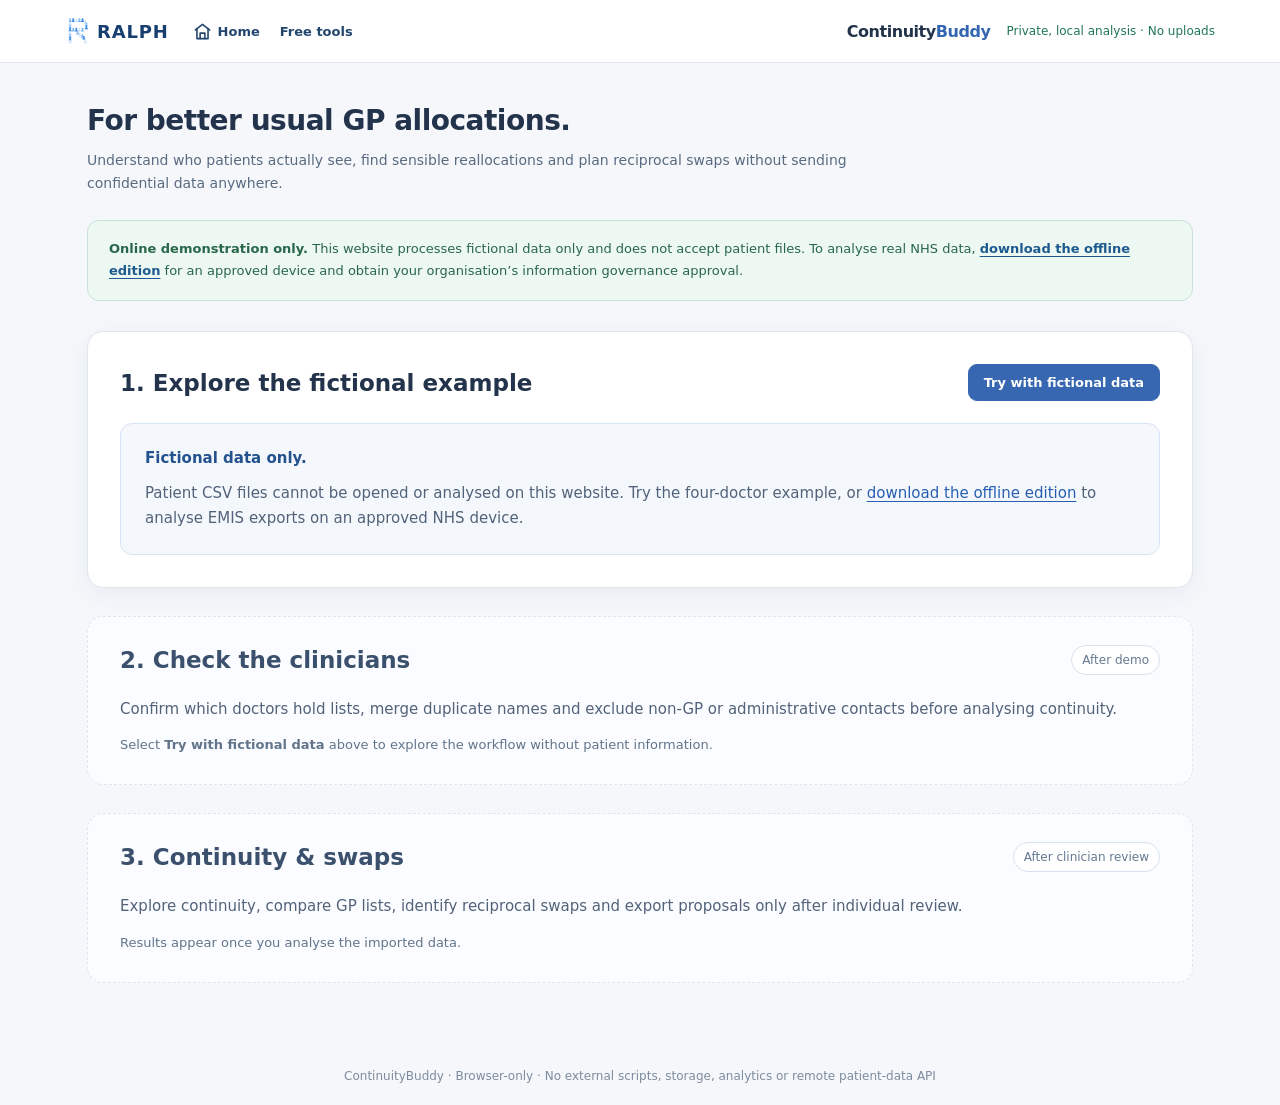
==== ContinuityBuddy-Hosted.html @ 292b46df "Build isolated hosted fictional demo" ====
<!doctype html>
<html lang="en-GB"><head><meta charset="utf-8"><meta name="viewport" content="width=device-width, initial-scale=1">
<meta name="referrer" content="no-referrer">

<title>ContinuityBuddy - Usual GP continuity</title><meta http-equiv="Content-Security-Policy" content="default-src 'none'; script-src 'sha256-D+aZHJpmOQrODiTkneDwlW4hgVOwko9iRBKg02bCEaY='; style-src 'sha256-zaO3E6UQSjYNGLoh542WxWzDL1fjzdn0EfAmzG5fC68='; img-src data:; connect-src 'none'; object-src 'none'; base-uri 'none'; form-action 'none'; frame-src 'none'; worker-src 'none'; manifest-src 'none'"><style>:root{font-family:Inter,ui-sans-serif,system-ui,-apple-system,Segoe UI,sans-serif;color:#22334b;background:#f5f7fb;font-size:15px}*{box-sizing:border-box}body{margin:0}header{display:flex;justify-content:space-between;align-items:center;padding:18px max(22px,calc((100vw - 1150px)/2));background:white;border-bottom:1px solid #e1e7f0;gap:10px}header strong{font-size:21px;letter-spacing:-.8px}header strong span{color:#3466b1}header small{font-size:12px;color:#217654}main{max-width:1150px;margin:auto;padding:24px 22px 64px}.hero{padding:16px 0 0}.hero h1{font-size:clamp(23px,2.2vw,28px);letter-spacing:-.5px;margin:0 0 10px;line-height:1.3}.hero p{color:#596b80;line-height:1.65;max-width:800px;font-size:14px;margin:0}.privacy{border:1px solid #c9e2d6;background:#eef8f2;color:#286749;padding:17px 21px;border-radius:12px;font-size:13px;line-height:1.75;margin:24px 0 30px}.privacy strong{font-weight:700}.privacy a{color:#1d5a8e;font-weight:650;text-underline-offset:3px}.panel{background:white;border:1px solid #e0e6ee;border-radius:16px;padding:32px;margin-top:28px;box-shadow:0 7px 25px #213a5210}.panelhead{display:flex;align-items:center;justify-content:space-between;gap:18px;flex-wrap:wrap;margin-bottom:22px}.panel h2{font-size:23px;margin:0}.panel h3{font-size:19px;margin:0 0 12px}.panel p,.panel li{line-height:1.7;color:#526379}.panel a{color:#285eb1;text-decoration:underline;text-underline-offset:3px}.panel details{background:#f8faff;border:1px solid #e1e9f7;padding:18px 21px;border-radius:11px;margin:24px 0}.panel summary{cursor:pointer;font-weight:650}.panel ol{padding-left:22px}.drop{display:grid;gap:12px;place-items:center;text-align:center;padding:48px 22px;border:2px dashed #adc4e7;border-radius:14px;background:#f8fbff;cursor:pointer;margin:25px 0 18px;color:#31588b}.drop span{font-size:13px;color:#6b7b92}.drop.drag{background:#e8f3ff;border-color:#3975c6}.drop input{max-width:280px;font-size:12px}.row{display:flex;gap:12px;align-items:end;flex-wrap:wrap}.controls{margin-top:28px}.row label,.mapping label,.panelhead label{display:grid;gap:6px;font-size:12px;font-weight:650;color:#51657a}.mapping{display:grid;grid-template-columns:repeat(auto-fit,minmax(220px,1fr));gap:14px;margin:18px 0}select,input[type=number],input[type=date]{font:inherit;max-width:100%;border:1px solid #cdd7e6;border-radius:8px;padding:9px;background:white;color:#243b59}input[type=number]{width:110px}button{border:1px solid #3667b0;background:#3667b0;color:white;border-radius:9px;padding:10px 15px;font:inherit;font-size:13px;font-weight:700;cursor:pointer;white-space:normal}button:hover{filter:brightness(.94)}button.outline{background:white;color:#315d99;border-color:#cad8ea}.tablewrap{overflow:auto;max-height:570px;border:1px solid #e3e8ef;border-radius:10px}table{border-collapse:collapse;width:100%;min-width:690px;font-size:13px}th{position:sticky;top:0;z-index:1;background:#f1f5fb;text-align:left;font-weight:700;color:#40566f;padding:12px;border-bottom:1px solid #d9e2ef;white-space:nowrap}td{padding:10px 12px;border-bottom:1px solid #eef1f6;vertical-align:middle}tbody tr:hover{background:#f7faff}td select{font-size:12px;max-width:230px}section[hidden],div[hidden]{display:none!important}.status{min-height:20px}.error{color:#b52d47;font-weight:700}.metrics{display:grid;grid-template-columns:repeat(4,minmax(0,1fr));gap:12px;margin:18px 0}.metrics>div{background:white;padding:18px;border:1px solid #e0e6ee;border-radius:12px;display:grid;gap:8px}.metrics strong{font-size:27px;color:#254a80}.metrics small{color:#65758b}footer{font-size:12px;color:#7d8c9e;text-align:center;padding:22px}@media(max-width:700px){main{padding:18px 12px 35px}.panel{padding:17px}.metrics{grid-template-columns:repeat(2,1fr)}header{padding:15px}.hero{padding-top:8px}}
.step-preview{background:#fbfcff;border-style:dashed;box-shadow:none}.step-preview h2{color:#3b506c}.step-pending{font-size:12px;color:#637991;padding:7px 10px;border-radius:30px;border:1px solid #d8e1ec;background:white;white-space:nowrap}.step-preview p{margin:14px 0 0}.step-preview .step-hint{color:#61748a;font-size:13px}

.review-action{display:flex;align-items:center;justify-content:space-between;gap:16px;flex-wrap:wrap;margin:16px 0;background:#f1f7ff;border:1px solid #c9ddf6;border-radius:12px;padding:15px 18px}.review-action p{margin:4px 0 0;font-size:13px}.review-action button,.import-action button{font-size:15px;padding:13px 21px}.import-action{margin:18px 0 30px}.check-confirm{display:flex!important;flex-direction:row!important;align-items:center!important;gap:10px!important;max-width:800px}.check-confirm input{width:18px;height:18px;flex-shrink:0}.review-action strong{color:#2b4b78}#clinicianPanel,#resultsPanel,#mapPanel{scroll-margin-top:18px}@media(max-width:650px){.review-action button,.import-action button{width:100%}.review-action{align-items:stretch}}

/* Duplicate clinician merge is intentionally secondary to the main clinician review. */
.duplicate-merge{margin:14px 0 16px;padding:12px 16px;border:1px solid #d5e0f0;border-radius:10px;background:#f8fbff}
.duplicate-merge summary{cursor:pointer;color:#24538d;font-weight:650}
.duplicate-merge p{font-size:13px;color:#526782}
.duplicate-merge>.row{display:flex;align-items:end;gap:12px;flex-wrap:wrap;margin:12px 0}
.duplicate-merge label{display:flex;flex-direction:column;gap:5px;font-size:13px;font-weight:600}
.duplicate-merge select{min-width:150px;max-width:100%}
.merge-item{display:flex;align-items:center;gap:12px;padding:6px 0;font-size:13px}
.merge-item button{padding:5px 9px}

/* Confirmation is directly associated with the only Analyse action. */
.review-confirmation{display:flex;align-items:center;flex-wrap:wrap;gap:14px;margin-top:14px}
.review-confirmation .check-confirm{margin:0!important;max-width:min(100%,690px);padding:7px 9px;border:1px solid transparent;border-radius:9px;cursor:pointer}
.review-confirmation .check-confirm span{line-height:1.4}
.review-confirmation #run{transition:background-color .15s,border-color .15s;min-height:42px}
.review-confirmation #run.awaiting-confirmation{background:#e3e7ed;border-color:#d5dbe4;color:#5b6879;cursor:pointer}
.review-confirmation #run.awaiting-confirmation:hover{filter:none;background:#d9dfe8}
.review-confirmation .check-confirm.missing-confirmation{border-color:#d94242;background:#fff0f0;color:#a42020}
.review-confirmation .check-confirm.missing-confirmation span{color:#a42020}
.review-confirmation .check-confirm.missing-confirmation input{accent-color:#c82d2d;outline:2px solid #d94242;outline-offset:2px}
.review-confirmation-error{color:#b42323;font-size:13px;font-weight:650;margin:6px 0 0 9px}
.review-confirmation-error[hidden]{display:none}
@media(max-width:650px){.review-confirmation{align-items:stretch;flex-direction:column}.review-confirmation #run{align-self:flex-start}}

/* Results table: compact two-line headings with stable numeric columns. */
.gp-breakdown-table{table-layout:fixed;min-width:1090px}
.gp-breakdown-table thead th{white-space:normal;line-height:1.25;vertical-align:bottom;overflow-wrap:normal;word-break:normal;padding:11px 9px}
.gp-breakdown-table th:nth-child(1){width:100px}
.gp-breakdown-table th:nth-child(2){width:122px}
.gp-breakdown-table th:nth-child(3){width:120px}
.gp-breakdown-table th:nth-child(4){width:73px}
.gp-breakdown-table th:nth-child(5){width:81px}
.gp-breakdown-table th:nth-child(6){width:81px}
.gp-breakdown-table th:nth-child(7){width:74px}
.gp-breakdown-table th:nth-child(8){width:142px}
.gp-breakdown-table th:nth-child(9){width:147px}
.gp-breakdown-table th:nth-child(10){width:150px}
.gp-breakdown-table tbody td{padding:10px 9px}
.gp-breakdown-table tbody td:first-child{white-space:nowrap}
.gp-breakdown-table tbody input[type=number]{width:100%;min-width:0}

/* Site navigation shared with Project RALPH, compact enough for the analyser. */
header.app-header{padding:0 22px}
.app-header-inner{width:100%;max-width:1150px;margin:0 auto;min-height:62px;display:flex;justify-content:space-between;align-items:center;gap:18px}
.app-nav{display:flex;align-items:center;flex-wrap:wrap;gap:16px}
.app-nav a{text-decoration:none;color:#23466e;font-size:13px;font-weight:650;display:inline-flex;align-items:center;justify-content:center;gap:6px;border-radius:7px;padding:6px 2px}
.app-nav a:hover,.app-nav a:focus-visible{color:#215ea8;background:#ecf3fc}
.app-nav .ralph-brand{gap:7px;font-size:18px;letter-spacing:.045em;font-weight:750;margin-right:4px;color:#173f70}
.app-nav .ralph-brand svg{display:block;flex:none;width:23px;height:28px}
.app-nav .home-link svg{display:block;flex:none}
.app-header-end{display:flex;align-items:center;gap:16px}
.app-header-end .app-name{font-size:16px;letter-spacing:-.45px;white-space:nowrap}
.app-header-end .app-name span{color:#3466b1}
.app-header-end small{white-space:nowrap}
@media(max-width:780px){
 .app-header-inner{min-height:56px;flex-wrap:wrap;gap:0 12px;padding:7px 0}
 .app-nav{gap:12px}
 .app-header-end small{display:none}
}
@media(max-width:510px){
 header.app-header{padding:0 14px}
 .app-header-inner{gap:6px}
 .app-nav{width:100%;justify-content:space-between;gap:8px}
 .app-header-end{margin-top:3px}
 .app-header-end .app-name{font-size:14px}
 .app-nav .ralph-brand{font-size:16px}
}

/* Vertical rhythm for the sequential EMIS workflow. */
#importPanel{margin-top:0}
#importPanel .import-intro{margin:0 0 24px;max-width:920px}
#importPanel details summary{padding:2px 0;line-height:1.5}
#importPanel details[open] summary{margin-bottom:17px}
#importPanel details p{margin:12px 0}
#importPanel details ol{margin:8px 0 12px}
#importPanel details li+li{margin-top:9px}
#importPanel #listBalanceImport{margin-top:26px}
#importPanel #listBalanceImport label{display:grid;gap:9px;margin:18px 0;font-size:13px;font-weight:650;color:#425b75}
#importPanel #listBalanceImport input[type=file]{font-weight:400;max-width:100%}
#importPanel #listStatus:empty{display:none}
#importPanel #message:empty{display:none}
#clinicianPanel>.tablewrap{margin:22px 0}
#clinicianPanel>.panelhead+p{margin-bottom:20px}
#resultsPanel>.panelhead{margin:28px 0 24px}
#resultsPanel>.panel{margin-top:30px}
#resultsPanel>.panel>.tablewrap{margin-top:21px}
#resultsPanel>.panel>p{margin-bottom:18px}
.review-confirmation{margin-top:22px}
.step-preview{padding-top:28px;padding-bottom:28px}
.step-preview .step-hint{margin-top:12px}
@media(max-width:700px){
 main{padding:22px 14px 42px}
 .panel{padding:23px 19px;margin-top:22px}
 .privacy{padding:16px 17px;margin:20px 0 24px}
 .panelhead{margin-bottom:18px}
 .drop{padding:34px 15px}
 #importPanel .import-intro{margin-bottom:20px}
 #importPanel details{padding:17px}
}

.check-confirm{display:flex;align-items:center;gap:9px;margin:12px 0;font-weight:500;color:#42546b}.check-confirm input{width:17px;height:17px;flex:none}
.hosted-demo{padding:22px 24px;background:#f4f8fd;border:1px solid #d8e4f4;border-radius:12px;line-height:1.7}.hosted-demo p{margin:9px 0 0}.hosted-demo strong{color:#24528e}</style></head>
<body><header class="app-header"><div class="app-header-inner"><nav class="app-nav" aria-label="Site navigation"><a class="ralph-brand" href="https://projectralph.co.uk/" aria-label="RALPH homepage"><svg xmlns="http://www.w3.org/2000/svg" xmlns:xlink="http://www.w3.org/1999/xlink" width="23" height="28" viewBox="0 0 430 530" aria-hidden="true">


<defs>
  <linearGradient id="wordmarkBlue" x1="0" y1="0" x2="0" y2="1">
    <stop offset="0" stop-color="#005fca"/>
    <stop offset="1" stop-color="#004dad"/>
  </linearGradient>
  <path id="person" d="M28 0 C18.5 0 11 7.2 11 17 C11 23.4 14.2 29.2 19.3 32.4 C9.1 36.4 2.4 42.4 0.3 51.3 C-1.7 58.4 2.4 61.5 8.6 61.5 H47.4 C53.6 61.5 57.7 58.4 55.7 51.3 C53.6 42.4 46.9 36.4 36.7 32.4 C41.8 29.2 45 23.4 45 17 C45 7.2 37.5 0 28 0 Z"/>
</defs>
<g id="people-letter-r" transform="translate(15 15) scale(1.083)">
<use href="#person" x="10" y="10" fill="#82bbf4"/>
<use href="#person" x="64" y="10" fill="#3b8ae6"/>
<use href="#person" x="118" y="10" fill="#cfe4fb"/>
<use href="#person" x="173" y="10" fill="#82bbf4"/>
<use href="#person" x="227" y="10" fill="#3b8ae6"/>
<use href="#person" x="271" y="36" fill="#cfe4fb"/>
<use href="#person" x="294" y="84" fill="#82bbf4"/>
<use href="#person" x="294" y="139" fill="#3b8ae6"/>
<use href="#person" x="10" y="69" fill="#cfe4fb"/>
<use href="#person" x="10" y="123" fill="#82bbf4"/>
<use href="#person" x="10" y="176" fill="#3b8ae6"/>
<use href="#person" x="10" y="230" fill="#cfe4fb"/>
<use href="#person" x="10" y="284" fill="#82bbf4"/>
<use href="#person" x="10" y="337" fill="#3b8ae6"/>
<use href="#person" x="10" y="383" fill="#cfe4fb"/>
<use href="#person" x="64" y="176" fill="#82bbf4"/>
<use href="#person" x="118" y="176" fill="#3b8ae6"/>
<use href="#person" x="173" y="176" fill="#cfe4fb"/>
<use href="#person" x="227" y="176" fill="#82bbf4"/>
<use href="#person" x="141" y="230" fill="#82bbf4"/>
<use href="#person" x="180" y="266" fill="#cfe4fb"/>
<use href="#person" x="223" y="289" fill="#82bbf4"/>
<use href="#person" x="251" y="319" fill="#3b8ae6"/>
<use href="#person" x="276" y="383" fill="#cfe4fb"/>
</g>
</svg>
<span>RALPH</span></a><a class="home-link" href="https://projectralph.co.uk/" aria-label="Home" title="RALPH home"><svg xmlns="http://www.w3.org/2000/svg" aria-hidden="true" viewBox="0 0 24 24" width="19" height="19" fill="none" stroke="currentColor" stroke-width="2" stroke-linecap="round" stroke-linejoin="round"><path d="m3 10 9-7 9 7"/><path d="M5 9v12h14V9"/><path d="M9 21v-7h6v7"/></svg><span>Home</span></a><a class="free-tools-link" href="https://projectralph.co.uk/freetools/">Free tools</a></nav><div class="app-header-end"><strong class="app-name">Continuity<span>Buddy</span></strong><small>Private, local analysis · No uploads</small></div></div></header>
<main>
<section class="hero"><h1>For better usual GP allocations.</h1><p>Understand who patients actually see, find sensible reallocations and plan reciprocal swaps without sending confidential data anywhere.</p></section>
<aside class="privacy" aria-label="Privacy"><strong>Online demonstration only.</strong> This website processes fictional data only and does not accept patient files. To analyse real NHS data, <a href="./ContinuityBuddy-Offline.html" download="ContinuityBuddy-Offline.html">download the offline edition</a> for an approved device and obtain your organisation’s information governance approval.</aside>
<section class="panel" id="importPanel"><div class="panelhead"><h2>1. Explore the fictional example</h2><button type="button" id="demo">Try with fictional data</button></div><div class="hosted-demo"><strong>Fictional data only.</strong><p>Patient CSV files cannot be opened or analysed on this website. Try the four-doctor example, or <a href="./ContinuityBuddy-Offline.html" download="ContinuityBuddy-Offline.html">download the offline edition</a> to analyse EMIS exports on an approved NHS device.</p></div><p id="message" class="status" role="status" aria-live="polite"></p></section>
<section class="panel step-preview" id="clinicianOverview"><div class="panelhead"><h2>2. Check the clinicians</h2><span class="step-pending">After demo</span></div><p>Confirm which doctors hold lists, merge duplicate names and exclude non-GP or administrative contacts before analysing continuity.</p><p class="step-hint">Select <strong>Try with fictional data</strong> above to explore the workflow without patient information.</p></section>
<section class="panel" id="clinicianPanel" hidden><div class="panelhead"><h2>2. Check the clinicians</h2><button id="backImport" class="outline">Back to import</button></div><p>Check which clinicians hold patient lists. For registrars and locums, choose “Sees patients, no list”. For admin and booking accounts, choose “Ignore”. Mark doctors who have left as “Left the practice”. Duty and triage contacts may distort continuity.</p><details id="mergeDuplicates" class="duplicate-merge"><summary>Merge duplicate clinicians</summary><p>Only use this when two names in the export belong to the same doctor, e.g. Dr Smith and Dr J Smith. The names will be counted as one clinician.</p><div class="row"><label>Duplicate name <select id="mergeFrom"></select></label><label>Same doctor as <select id="mergeInto"></select></label><button type="button" id="addMerge" class="outline">Merge names</button></div><div id="activeMerges" aria-live="polite"></div></details><div class="tablewrap"><table><thead><tr><th>Clinician</th><th>Consultations</th><th>Status</th></tr></thead><tbody id="clinicians"></tbody></table></div>
<div class="row controls"><label>Minimum consultations <input id="minVisits" type="number" min="1" max="30" value="4"></label><label>High confidence (%) <input id="high" type="number" min="50" max="100" value="65"></label><label>Medium confidence (%) <input id="medium" type="number" min="30" max="99" value="50"></label></div><div class="review-confirmation"><label class="check-confirm" id="reviewConfirmationLabel"><input id="reviewConfirmed" type="checkbox"> <span>I have reviewed the clinicians, including non-list holders and those who have left.</span></label><button type="button" id="run" class="awaiting-confirmation" aria-disabled="true">Analyse continuity</button></div><div id="reviewConfirmationError" class="review-confirmation-error" role="status" aria-live="polite" hidden>Please confirm you have reviewed the clinicians.</div></section>
<section class="panel step-preview" id="resultsOverview"><div class="panelhead"><h2>3. Continuity &amp; swaps</h2><span class="step-pending">After clinician review</span></div><p>Explore continuity, compare GP lists, identify reciprocal swaps and export proposals only after individual review.</p><p class="step-hint">Results appear once you analyse the imported data.</p></section>
<section id="resultsPanel" hidden><div class="panelhead"><h2>3. Continuity & swaps</h2><div class="row"><button id="editClinicians" class="outline">Edit clinicians</button><button id="reset" class="outline">Clear all data</button></div></div><div class="metrics"><div><small>Frequent attenders</small><strong id="mPatients">-</strong></div><div><small>Usual GP accuracy</small><strong id="mAccuracy">-</strong></div><div><small>Mean UPC (most-seen)</small><strong id="mUpc">-</strong></div><div><small>SLICC (recorded usual GP)</small><strong id="mSlicc">-</strong></div></div>
<div class="panel"><div class="panelhead"><h3>Who should I exchange patients with?</h3><label>My GP list <select id="selectedGp"></select></label></div><p>Ranked by reciprocal, evidence-based candidates. Confirm clinical suitability and patient preferences before any reallocation. A reciprocal pair keeps nominal list counts unchanged.</p><div class="tablewrap"><table><thead><tr><th>Other GP</th><th>Patients leaving your list</th><th>Patients coming to your list</th><th>Potential 1:1 pairs</th></tr></thead><tbody id="partners"></tbody></table></div></div>
<div class="panel"><div class="panelhead"><h3>Reciprocal swaps</h3><button id="download" class="outline">Export reviewed proposal CSV</button></div><p id="swapCount"></p><div class="tablewrap"><table><thead><tr><th>Pair</th><th>Patient identifier</th><th>Current usual GP</th><th>Proposed GP</th><th>Visits with proposed / total</th><th>Review decision</th></tr></thead><tbody id="swaps"></tbody></table></div></div>
<div class="panel"><h3>GP continuity breakdown</h3><p>Patients seen in export counts only patients represented in the consultation CSV. List size per weekly session = full registered list size ÷ weekly clinical sessions.</p><p id="listBalanceNote" class="status" role="status"></p><div class="tablewrap"><table class="gp-breakdown-table"><thead><tr><th>GP</th><th>Patients seen<br>in export</th><th>Frequent<br>attenders</th><th>Aligned</th><th>Outgoing</th><th>Incoming</th><th>SLICC</th><th>Patients on<br>GP's list</th><th>Clinical sessions<br>per week</th><th>List size per<br>weekly session</th></tr></thead><tbody id="gpRows"></tbody></table></div></div>
<div class="panel"><h3>Individual reallocation suggestions</h3><p>High confidence means the most-seen eligible GP accounts for at least the configured percentage of retained contacts. It does not prove clinical suitability.</p><div class="tablewrap"><table><thead><tr><th>Patient identifier</th><th>Current GP</th><th>Most-seen GP</th><th>Visits</th><th>Share</th><th>Confidence</th></tr></thead><tbody id="proposals"></tbody></table></div></div>
<div class="panel"><h3>Data quality and limitations</h3><div id="quality"></div><p>The step 1 tool (EMIS export) is based on published RCGP/One Care and Dr Neil Paul's analyser workflows with many thanks. This broader tool and Steps 2 &amp; 3 were developed by Dr Miriam Carone as part of a bigger project to help organise GP surgeries - find out more at <a href="https://projectralph.co.uk/" target="_blank" rel="noopener noreferrer">projectralph.co.uk</a>.</p></div>
</section></main><footer>ContinuityBuddy · Browser-only · No external scripts, storage, analytics or remote patient-data API</footer><script>// Pure, dependency-free, browser-safe ContinuityBuddy analysis engine.
// No network, storage, DOM or logging. All identifiers are confidential.
function parseCsv(source,{allowPreamble=false}={}) {
 if(typeof source!=='string'||!source.trim())throw Error('The file is empty.');
 if(source.length>60_000_000)throw Error('CSV exceeds the 60 MB safety limit.');
 source=source.replace(/^\uFEFF/,'');
 // Detect delimiters outside quoted fields, including EMIS tab-separated exports.
 const candidates=[',',';','\t'], scores=new Map(candidates.map(x=>[x,0]));
 // Only infer a delimiter from a prospective table header, not the report title.
 // Count separators across the first 40 physical lines, ignoring quoted strings.
 let candidateLines=0, quotedHeader=false,lineCounts={',':0,';':0,'\t':0};
 for(let i=0;i<source.length&&candidateLines<40;i++){
  const c=source[i];
  if(c==='"'){if(quotedHeader&&source[i+1]==='"')i++;else quotedHeader=!quotedHeader;}
  else if(!quotedHeader&&(c==='\r'||c==='\n')){
    for(const sep of candidates)if(lineCounts[sep]>=1)scores.set(sep,scores.get(sep)+lineCounts[sep]);
    lineCounts={',':0,';':0,'\t':0};candidateLines++;if(c==='\r'&&source[i+1]==='\n')i++;
  }else if(!quotedHeader&&c in lineCounts)lineCounts[c]++;
 }
 for(const sep of candidates)if(lineCounts[sep]>=1)scores.set(sep,scores.get(sep)+lineCounts[sep]);
 const sep=candidates.sort((a,b)=>scores.get(b)-scores.get(a))[0];
 const out=[];let row=[],field='',quoted=false,after=false,line=1,start=1;
 function finish(){row.push(field);if(row.some(v=>v.trim()))out.push({row,line:start});row=[];field='';after=false;start=line+1;if(out.length>500000)throw Error('Too many rows: maximum 500,000.');}
 for(let i=0;i<source.length;i++){const c=source[i];
  if(quoted){if(c==='"'&&source[i+1]==='"'){field+='"';i++;}else if(c==='"'){quoted=false;after=true;}else{field+=c;if(c==='\n')line++;}}
  else if(after){if(c===sep){row.push(field);field='';after=false;}else if(c==='\r'||c==='\n'){finish();if(c==='\r'&&source[i+1]==='\n')i++;line++;}else if(c!==' '&&c!=='\t')throw Error('Invalid CSV quoting near line '+line+'.');}
  else if(c==='"'){if(field.trim())throw Error('Invalid CSV quoting near line '+line+'.');field='';quoted=true;}
  else if(c===sep){row.push(field);field='';}
  else if(c==='\r'||c==='\n'){finish();if(c==='\r'&&source[i+1]==='\n')i++;line++;}
  else field+=c;
 }
 if(quoted)throw Error('Unclosed CSV quote beginning near line '+start+'.');
 row.push(field);if(row.some(v=>v.trim()))out.push({row,line:start});
 if(!out.length)throw Error('The file contains no rows.');
 const width=out[0].row.length;if(width>150)throw Error('CSV contains more than 150 columns.');
 const bad=allowPreamble?null:out.find(x=>x.row.length!==width);
 if(bad)throw Error('CSV row '+bad.line+' has '+bad.row.length+' columns; the header has '+width+'. Check the export delimiter, quoted fields and unexpected separators. Nothing has been analysed.');
 if(allowPreamble&&out.some(x=>x.row.length>150))throw Error('CSV contains more than 150 columns.');
 return out.map(x=>x.row);
}const norm=s=>String(s??'').trim().toLowerCase().replace(/[^a-z0-9]+/g,' ');
function guessColumns(headers){
 const rules={
  patient:[/^(emis )?(patient )?(number|id)$/, /nhs number/,/patient identifier/,/patient id/,/patient number/],
  date:[/consultation.*date/,/appointment.*date/,/appt.*date/,/^date$/, /event date/],
  clinician:[/consultation.*(user|clinician|doctor|gp)/,/appointment.*(clinician|user|doctor|gp)/,/consulting (clinician|gp|doctor)/,/seen by/,/staff member.*full name/,/clinician/],
  usual:[/usual gp/,/registered gp/,/named gp/,/allocated gp/,/usual doctor/],
  type:[/consultation type/,/appointment type/,/slot type/,/event type/],
  status:[/appointment status/,/attendance status/]
 };
 const used=new Set();const result={};for(const [name,patterns] of Object.entries(rules)){
  const options=headers.map((h,i)=>({i,h:norm(h)})).filter(x=>!used.has(x.i));
  const match=patterns.map(p=>options.find(x=>p.test(x.h))).find(Boolean);
  result[name]=match?.i??-1;if(match)used.add(match.i);
 }return result;
}
function parseDate(value){
 const s=String(value??'').trim();if(!s)return null;
 if(/^\d{4}-\d{2}-\d{2}/.test(s)){const d=new Date(s.slice(0,10)+'T12:00:00Z');return Number.isNaN(d.getTime())||d.toISOString().slice(0,10)!==s.slice(0,10)?null:s.slice(0,10);}
 const m=s.match(/^(\d{1,2})\/(\d{1,2})\/(\d{4})/);if(m){const iso=m[3]+'-'+m[2].padStart(2,'0')+'-'+m[1].padStart(2,'0');return parseDate(iso);}
 if(/^\d{5}(\.\d+)?$/.test(s)){const d=new Date((Number(s)-25569)*86400000);return Number.isNaN(d.getTime())?null:d.toISOString().slice(0,10);}
 return null;
}
function cell(r,index){return index>=0?String(r[index]??'').trim():'';}
function normaliseConsultations(rows,map,{referenceDate='2026-11-06',months=12}={}){
 if(!Array.isArray(rows)||rows.length<2)throw Error('A header and consultation rows are required.');
 for(const k of ['patient','date','clinician','usual']) if(!Number.isInteger(map[k])||map[k]<0||map[k]>=rows[0].length)throw Error('Please select all four required columns.');
 if(new Set(['patient','date','clinician','usual'].map(k=>map[k])).size<4)throw Error('Required columns must be different.');
 const ref=parseDate(referenceDate);if(!ref)throw Error('Invalid analysis date.');
 const cutoff=new Date(ref+'T12:00:00Z');cutoff.setUTCMonth(cutoff.getUTCMonth()-months);
 const min=cutoff.toISOString().slice(0,10);
 let skippedDate=0,skippedOld=0,skippedFuture=0,missingId=0,missingClinician=0,missingUsual=0,excludedStatus=0,duplicates=0;
 const events=[],unique=new Set();
 for(const r of rows.slice(1)){
  const id=cell(r,map.patient),usual=cell(r,map.usual),clinician=cell(r,map.clinician),date=parseDate(cell(r,map.date));
  if(!id){missingId++;continue;}if(!date){skippedDate++;continue;}if(date<min){skippedOld++;continue;}if(date>ref){skippedFuture++;continue;}
  if(!clinician){missingClinician++;continue;}if(!usual)missingUsual++;
  const status=cell(r,map.status);
  if(/^(cancelled|canceled|did not attend|dna|not attended|booked|pending)$/i.test(status)){excludedStatus++;continue;}
  const type=cell(r,map.type);
  const key=JSON.stringify([id,clinician,date,type,status]);
  if(unique.has(key))duplicates++;else unique.add(key);
  events.push({id,usual,clinician,date,type,status});
 }
 if(missingId)throw Error(missingId+' rows have no patient identifier. Re-export from EMIS with BOTH replicate patient and usual GP options enabled.');
 if(!events.length)throw Error('No usable consultations within the selected period.');
 return {events,quality:{skippedDate,skippedOld,skippedFuture,missingId,missingClinician,missingUsual,excludedStatus,duplicates,totalRows:rows.length-1},window:{start:min,end:ref}};
}
function clinicianCounts(events){
 const counts=new Map();for(const e of events){for(const k of [e.clinician,e.usual])if(k&&!counts.has(k))counts.set(k,{name:k,consultations:0,usualRows:0});if(e.clinician)counts.get(e.clinician).consultations++;if(e.usual)counts.get(e.usual).usualRows++;}
 return [...counts.values()].sort((a,b)=>b.consultations-a.consultations||a.name.localeCompare(b.name));
}
function analyse(events,opts={}){
 const minVisits=Math.max(1,Number(opts.minVisits)||4),high=Math.min(1,Math.max(0,Number(opts.high??0.65))),medium=Math.min(high,Math.max(0,Number(opts.medium??0.5)));
 const statuses=opts.statuses||{},aliases=opts.aliases||{},sessions=opts.sessions||{},listSizes=opts.listSizes||{};
 const statusOf=n=>statuses[n]||'eligible';const canonical=n=>aliases[n]||n;
 const groups=new Map();let excluded=0;
 for(const e of events){
  const doc=canonical(e.clinician),usual=canonical(e.usual);
  if(statusOf(e.clinician)==='exclude'||statusOf(doc)==='exclude'){excluded++;continue;}
  if(!groups.has(e.id))groups.set(e.id,{id:e.id,visits:[],usualValues:new Map()});
  const g=groups.get(e.id);g.visits.push({...e,clinician:doc,usual});
  if(usual)g.usualValues.set(usual,(g.usualValues.get(usual)||0)+1);
 }
 const patients=[],byGp=new Map(),proposals=[],fragmented=[];
 let totalVisits=0,ownVisits=0,upcSum=0,clearAligned=0,clearMismatch=0;
 for(const g of groups.values()){
  const visits=g.visits.sort((a,b)=>a.date.localeCompare(b.date));
  const counts=new Map();for(const v of visits)counts.set(v.clinician,(counts.get(v.clinician)||0)+1);
  const n=visits.length;if(!n)continue;
  const ranked=[...counts.entries()].sort((a,b)=>b[1]-a[1]||a[0].localeCompare(b[0]));
  const top=ranked[0][1],tops=ranked.filter(v=>v[1]===top).map(v=>v[0]);
  const usual=[...g.usualValues.entries()].sort((a,b)=>b[1]-a[1]||b[0].localeCompare(a[0]))[0]?.[0]||'';
  const matched=counts.get(usual)||0;
  totalVisits+=n;ownVisits+=matched;
  if(usual&&!byGp.has(usual))byGp.set(usual,{gp:usual,patients:0,frequent:0,visits:0,ownVisits:0,aligned:0,outgoing:0,incoming:0});
  if(usual){const s=byGp.get(usual);s.patients++;s.visits+=n;s.ownVisits+=matched;}
  if(n<minVisits)continue;
  upcSum+=top/n;
  const topEligible=tops.filter(t=>statusOf(t)==='eligible');
  const ownIsTop=tops.includes(usual);
  const departed=statusOf(usual)==='departed';
  const clear=top/n>=medium&&tops.length===1&&topEligible.length===1;
  let category='fragmented',to='',confidence='';
  if(!usual){category='missing-usual';}
  else if(g.usualValues.size>1){category='conflicting-usual';}
  else if(ownIsTop&&tops.length===1&&!departed){category='aligned';clearAligned++;}
  else if(clear){to=topEligible[0];category=departed?'departed':'reallocate';confidence=top/n>=high?'high':'medium';clearMismatch++;}
  else if(departed){category='departed-review';}
  const p={id:g.id,from:usual,to,n,top,topShare:top/n,ownCount:matched,counts:Object.fromEntries(ranked),category,confidence,dayCount:new Set(visits.map(v=>v.date)).size};
  patients.push(p);
  if(usual){byGp.get(usual).frequent++;if(category==='aligned')byGp.get(usual).aligned++;if(to&&to!==usual)byGp.get(usual).outgoing++;}
  if(to&&to!==usual){proposals.push(p);if(!byGp.has(to))byGp.set(to,{gp:to,patients:0,frequent:0,visits:0,ownVisits:0,aligned:0,outgoing:0,incoming:0});byGp.get(to).incoming++;}
  else if(category!=='aligned')fragmented.push(p);
 }
 proposals.sort((a,b)=>(b.topShare-a.topShare)||(b.n-a.n)||(a.id.localeCompare(b.id)));
 const pairMap=new Map();
 for(const p of proposals){const key=[p.from,p.to].sort().join('\u0000');if(!pairMap.has(key))pairMap.set(key,{key,gps:[p.from,p.to].sort(),forward:[],backward:[]});const pair=pairMap.get(key);(p.from===pair.gps[0]?pair.forward:pair.backward).push(p);}
 const pairs=[];for(const group of pairMap.values())if(group.forward.length&&group.backward.length){
  const count=Math.min(group.forward.length,group.backward.length);
  for(let i=0;i<count;i++)pairs.push({a:group.forward[i],b:group.backward[i],gps:group.gps});
 }
 const gpRows=[...byGp.values()].map(g=>({...g,slicc:g.visits?g.ownVisits/g.visits:null,registered:listSizes[g.gp]??null,sessions:sessions[g.gp]??null,perSession:(listSizes[g.gp]!=null&&sessions[g.gp]>0)?listSizes[g.gp]/sessions[g.gp]:null})).sort((a,b)=>a.gp.localeCompare(b.gp));
 const eligible=patients.length;
 return {patients,proposals,fragmented,pairs,gpRows,excluded,metrics:{patients:groups.size,frequent:eligible,consultations:totalVisits,meanUPC:eligible?upcSum/eligible:null,usualAccuracy:clearAligned+clearMismatch?clearAligned/(clearAligned+clearMismatch):null,slicc:totalVisits?ownVisits/totalVisits:null,clearAligned,clearMismatch}};
}
function safeCsv(value){const s=String(value??'');const protectedValue=/^[\s\x00-\x1f]*[=+@\-\t\r]/.test(s)?"'"+s:s;return '"'+protectedValue.replace(/"/g,'""')+'"';}
function proposalCsv(proposals,decisions={}){
 const rows=[['Patient ID','Current usual GP','Proposed usual GP','Consultations','Seen proposed GP','Seen usual GP','Share','Confidence','Review decision']];
 for(const p of proposals)rows.push([p.id,p.from,p.to,p.n,p.top,p.ownCount,(100*p.topShare).toFixed(1)+'%',p.confidence,decisions[p.id]||'For review']);
 return rows.map(r=>r.map(safeCsv).join(',')).join('\r\n');
}
function validWeeklySessions(value){
 return Number.isFinite(value) && value>=0.5 && value<=99.5 && Number.isInteger(value*2);
}

function syntheticDemoListBalance(){
 // Illustrative whole-practice counts: distinct from the 240 demo patients seen in consultation history.
 return {
  listSizes:{'Dr Ash':1200,'Dr Birch':1450,'Dr Cedar':1100,'Dr Dale':1350},
  sessions:{'Dr Ash':6,'Dr Birch':6,'Dr Cedar':5,'Dr Dale':6.5}
 };
}
function syntheticDemo(){
 // Deterministic, fictional cohort: 240 patients, four list-holding GPs,
 // with aligned consultations, reciprocal swap candidates and mixed attendance.
 const events=[];
 const doctors=['Dr Ash','Dr Birch','Dr Cedar','Dr Dale'];
 const put=(id,usual,doc,n,offset=0)=>{
  for(let i=0;i<n;i++)events.push({
   id,usual,clinician:doc,
   date:'2026-'+String(1+(i+offset)%10).padStart(2,'0')+'-'+String(1+(i*3+offset)%27).padStart(2,'0'),
   type:'GP',status:'Attended'
  });
 };
 for(let j=0;j<240;j++){
  const id='DEMO-'+String(j+1).padStart(3,'0');
  const ownerIndex=Math.floor(j/60),usual=doctors[ownerIndex],next=doctors[(ownerIndex+1)%4];
  const prior=doctors[(ownerIndex+3)%4],pattern=j%6;
  if(pattern===0||pattern===1){
   put(id,usual,usual,5+(j%3),j);
   put(id,usual,next,1,j+2);
  }else if(pattern===2||pattern===3){
   // Include both directions, so neighbouring GP lists have reciprocal candidates.
   const target=pattern===2?next:prior;
   put(id,usual,target,6+(j%3),j);
   put(id,usual,usual,1+(j%2),j+3);
  }else if(pattern===4){
   put(id,usual,usual,4,j);
   put(id,usual,prior,3,j+4);
  }else{
   put(id,usual,next,4,j);
   put(id,usual,prior,3,j+2);
   put(id,usual,usual,1,j+5);
  }
 }
 return events;
}


// Only the minimum reporting fields necessary for continuity analysis are accepted.
// Fail closed on unexpected columns, including accidental clinical or demographic data.
const normalise = value => String(value ?? '').trim().toLowerCase().replace(/[’‘]/g,"'").replace(/[_.-]+/g,' ').replace(/\s+/g,' ');
const headings = {
 patient: ['patient id','patient identifier','emis number','emis id','emis patient id','emis patient number'],
 usual: ['usual gp','usual gp full name','named gp','registered gp','allocated gp','usual doctor'],
 date: ['appt date','appointment date','consultation date','event date'],
 clinician: ['staff members full name',"staff member's full name",'consulting clinician','consulting gp','clinician','consultation clinician','seen by'],
 type: ['session holders user type',"session holder's user type",'appointment type','consultation type','slot type','event type'],
 role: ['staff role'],
 status: ['appointment status','attendance status','current slot status']
};
const allowed = Object.fromEntries(Object.entries(headings).flatMap(([key,values])=>values.map(value=>[normalise(value),key])));
function validateExportHeaders(headers,mode='consultations'){
 if(!Array.isArray(headers)||headers.length<2||headers.length>8)throw Error('Unexpected CSV structure. Export only the minimum required fields.');
 const encountered = new Set(), columns={};let unexpected=0,duplicated=0;
 for(let i=0;i<headers.length;i++){
  const header=normalise(headers[i]);const key=allowed[header];
  if(!header||!key||(mode==='list'&&!['patient','usual'].includes(key))){unexpected++;continue;}
  if(encountered.has(key)){duplicated++;continue;}
  encountered.add(key);if(key!=='role')columns[key]=i;
 }
 if(unexpected||duplicated){
  throw Error('CSV rejected: '+unexpected+' unrecognised or unnecessary column(s), '+duplicated+' duplicate field(s). Export the original ContinuityBuddy EMIS report with Patient ID, Usual GP, Appt. Date, consulting clinician, Staff Role, Slot Type and Current Slot Status. No names, NHS numbers, clinical information or demographic columns.');
 }
 const required=mode==='list'?['patient','usual']:['patient','usual','date','clinician'];
 const missing=required.filter(k=>columns[k]===undefined);
 if(missing.length)throw Error('CSV rejected: required reporting field(s) missing: '+missing.join(', ')+'. Re-export using the ContinuityBuddy EMIS XML.');
 return columns;
}
function validateSelectedMapping(validated,map,mode='consultations'){
 const required=mode==='list'?['patient','usual']:['patient','usual','date','clinician'];
 for(const key of required)if(map[key]!==validated[key])throw Error('Column mapping does not match verified minimal-data headings. Check the EMIS export.');
 for(const key of ['type','status'])if(map[key]!==undefined&&map[key]!==-1&&map[key]!==validated[key])throw Error('Optional column mapping does not match the verified header.');
 return true;
}
function filenameIsCsv(name){return typeof name==='string'&&/\.csv$/i.test(name);}

/** Find the actual EMIS table header after optional report metadata.
 * Reject unknown headers and inconsistent table rows; never silently discard patient rows.
 */
function extractReportTable(rows,mode='consultations'){
 if(!Array.isArray(rows)||!rows.length)throw Error('Empty CSV.');
 const required=mode==='list'?['patient','usual']:['patient','usual','date','clinician'];
 const limit=Math.min(rows.length,40);
 let header=-1;
 for(let i=0;i<limit;i++){
  const row=rows[i];
  if(!Array.isArray(row)||row.length<required.length||row.length>8)continue;
  const fields=row.map(v=>allowed[normalise(v)]).filter(Boolean);
  if(required.every(k=>fields.includes(k))){header=i;break;}
 }
 if(header<0){
  // A single-line title or metadata at the top is not a valid header.
  if(rows[0].length<required.length)throw Error('Could not locate the EMIS column headings in the first 40 rows. The export may contain a report title above the table, or be the wrong report. Expected: patient ID, usual GP, appointment date and consulting clinician. Nothing was analysed.');
  validateExportHeaders(rows[0],mode);
  throw Error('EMIS column headings were not found. Nothing was analysed.');
 }
 const headings=rows[header];
 validateExportHeaders(headings,mode);
 for(let i=header+1;i<rows.length;i++){
  if(rows[i].length!==headings.length)throw Error('CSV data row '+(i+1)+' has '+rows[i].length+' columns; the actual table header (row '+(header+1)+') has '+headings.length+'. Check the export for an extra separator, missing quotation or footer. No data was analysed.');
 }
 if(rows.length===header+1)throw Error('EMIS table contains no patient rows.');
 return {rows:rows.slice(header),skippedMetadataRows:header,headerLine:header+1};
}




// Build-time switch: the public build fails closed. Only the standalone offline build enables file processing.
const PATIENT_IMPORTS_ENABLED = false;
const $=id=>document.getElementById(id);
let rows=null,events=[],quality=null,result=null,decisions={},statuses={},aliases={},isDemo=false,listSizes={},sessions={},validatedHeaders=null;
const show=(id,on=true)=>{
 if(!$(id))return;
 $(id).hidden=!on;
 if(['clinicianPanel','resultsPanel'].includes(id)){
  $('clinicianOverview').hidden=!$('clinicianPanel').hidden || !$('resultsPanel').hidden;
  $('resultsOverview').hidden=!$('resultsPanel').hidden;
 }
};
const text=(tag,value)=>{const e=document.createElement(tag);e.textContent=String(value??'');return e;};
const clear=id=>$(id).replaceChildren();
const moveTo=id=>{const target=$(id);if(target)target.scrollIntoView({block:'start',behavior:'instant'});};
const percent=v=>v==null?'Not available':(100*v).toFixed(1)+'%';
const select=(items,value,change)=>{const s=document.createElement('select');for(const [v,label] of items){const o=text('option',label);o.value=v;s.append(o);}s.value=value;s.addEventListener('change',()=>change(s.value));return s;};
function error(message){$('message').textContent=message;$('message').className='status error';}
function tableRow(id,values){const tr=text('tr','');for(const v of values){const td=document.createElement('td');if(v instanceof Node)td.append(v);else td.textContent=String(v??'');tr.append(td);}$(id).append(tr);}
async function load(file){
 if(!PATIENT_IMPORTS_ENABLED){error('Patient file imports are unavailable on the public website. Download the offline edition instead.');return;}
 try{
  if(file.size>60_000_000)throw Error('File exceeds 60 MB.');
  if(!filenameIsCsv(file.name))throw Error('Please choose a CSV export, not an Excel file.');
  const extracted=extractReportTable(parseCsv(await file.text(),{allowPreamble:true}),'consultations');rows=extracted.rows;validatedHeaders=validateExportHeaders(rows[0],'consultations');isDemo=false;show('mapPanel');
  const cols={...validatedHeaders};clear('mappings');
  for(const [key,title] of [['patient','Patient identifier'],['date','Consultation date'],['clinician','Consulting clinician'],['usual','Usual GP'],['type','Consultation / slot type (optional)'],['status','Attendance status (optional)']]){
   const label=text('label',title);
   const options=[['-1','Not provided'],...rows[0].map((h,i)=>[String(i),h||'Column '+(i+1)])];
   const s=select(options,String(cols[key]??-1),()=>{});s.id='map-'+key;
   label.append(s);$('mappings').append(label);
  }
  $('message').textContent='CSV read locally. '+(rows.length-1).toLocaleString('en-GB')+' rows detected. '+(extracted.skippedMetadataRows?'Skipped '+extracted.skippedMetadataRows+' preceding report-information row(s). ':'')+'Confirm column mappings.';$('message').className='status';moveTo('mapPanel');
 }catch(e){rows=null;validatedHeaders=null;show('mapPanel',false);error(e.message);}
}
function runParsing(){
 if(!PATIENT_IMPORTS_ENABLED){error('The online edition cannot analyse patient files. Use the offline edition.');return;}
 try{
  const map=Object.fromEntries(['patient','date','clinician','usual','type','status'].map(k=>[k,Number($('map-'+k).value)]));
  if(!$('importConfirmed').checked)throw Error('Confirm this is an attended-GP-appointments export from an approved EMIS search.');
  validateSelectedMapping(validatedHeaders,map);
  const parsed=normaliseConsultations(rows,map,{referenceDate:$('referenceDate').value});
  events=parsed.events;quality=parsed.quality;isDemo=false;$('reviewConfirmed').checked=false;updateReviewConfirmation();renderClinicians();show('clinicianPanel');show('importPanel',false);show('resultsPanel',false);moveTo('clinicianPanel');
 }catch(e){error(e.message);}
}
function renderClinicians(){
 clear('clinicians');const clinicians=clinicianCounts(events);
 for(const c of clinicians){
  if(statuses[c.name]==null)statuses[c.name]=/^(system|unknown|automated|booking|reception|administrator|admin|emis)/i.test(c.name)?'exclude':c.usualRows>0?'eligible':'nonlist';
  const status=select([['eligible','GP with a list'],['nonlist','Sees patients, no list'],['exclude','Ignore'],['departed','Left the practice']],statuses[c.name],v=>{statuses[c.name]=v;});
  status.setAttribute('aria-label','Status of '+c.name);
  tableRow('clinicians',[c.name,c.consultations.toLocaleString('en-GB'),status]);
 }
 renderMerges(clinicians.map(c=>c.name));
}
function renderMerges(names){
 const from=$('mergeFrom'),into=$('mergeInto'),list=$('activeMerges');
 const previousFrom=from.value,previousInto=into.value;
 from.replaceChildren();into.replaceChildren();list.replaceChildren();
 for(const name of names){
  const a=text('option',name);a.value=name;from.append(a);
  const b=text('option',name);b.value=name;into.append(b);
 }
 if(names.includes(previousFrom))from.value=previousFrom;
 if(names.includes(previousInto))into.value=previousInto;
 else if(names.length>1)into.selectedIndex=1;
 for(const [source,target] of Object.entries(aliases)){
  if(!target||!names.includes(source)||!names.includes(target))continue;
  const item=document.createElement('div');item.className='merge-item';
  const label=text('span',source+' → '+target);
  const undo=document.createElement('button');undo.type='button';undo.className='outline';undo.textContent='Undo';
  undo.setAttribute('aria-label','Undo merge of '+source+' into '+target);
  undo.addEventListener('click',()=>{delete aliases[source];renderMerges(names);});
  item.append(label,undo);list.append(item);
 }
 if(!list.children.length)list.append(text('p','No names merged.'));
}
function addClinicianMerge(){
 const from=$('mergeFrom').value,into=$('mergeInto').value;
 if(!from||!into||from===into){window.alert('Choose two different names for the same doctor.');return;}
 if(aliases[into]){window.alert('Choose a primary name that is not already merged into another name.');return;}
 // Keep mappings flat: if another name was previously merged into this source, move it to the new primary name.
 for(const [name,target] of Object.entries(aliases))if(target===from)aliases[name]=into;
 aliases[from]=into;
 renderMerges(clinicianCounts(events).map(c=>c.name));
}
function updateReviewConfirmation(){
 const confirmed=$('reviewConfirmed').checked;
 const button=$('run');
 button.classList.toggle('awaiting-confirmation',!confirmed);
 button.setAttribute('aria-disabled',String(!confirmed));
 if(confirmed){
  $('reviewConfirmationLabel').classList.remove('missing-confirmation');
  $('reviewConfirmationError').hidden=true;
  $('reviewConfirmed').removeAttribute('aria-invalid');
 }
}
function flagMissingReview(){
 $('reviewConfirmationLabel').classList.add('missing-confirmation');
 $('reviewConfirmationError').hidden=false;
 $('reviewConfirmed').setAttribute('aria-invalid','true');
 $('reviewConfirmationLabel').scrollIntoView({block:'center',behavior:'smooth'});
 $('reviewConfirmed').focus({preventScroll:true});
}
function calculate(){
 if(!PATIENT_IMPORTS_ENABLED&&!isDemo){window.alert('Only fictional data can be analysed on the public website.');return;}
 try{
  if(!$('reviewConfirmed').checked){flagMissingReview();return;}
  const minVisits=Number($('minVisits').value),high=Number($('high').value)/100,medium=Number($('medium').value)/100;
  if(!Number.isInteger(minVisits)||minVisits<1||minVisits>30||high<medium||high>1||medium<0.3)throw Error('Check the thresholds.');
  result=analyse(events,{statuses,aliases,minVisits,high,medium,listSizes,sessions});
  decisions={};show('clinicianPanel',false);show('resultsPanel');renderResults();moveTo('resultsPanel');
 }catch(e){window.alert(e.message);}
}
function renderResults(){
 const m=result.metrics;
 $('listBalanceNote').textContent=isDemo
  ? 'Fictional example: full GP list sizes and weekly clinical sessions are illustrative. The 240 consultation patients represent only a sample of each list.'
  : Object.keys(listSizes).length
   ? 'Registered list sizes are from the separate Step 1B EMIS export. Clinical sessions/week must be entered manually in this table.'
   : 'Full GP list sizes are not in the consultation export. To fill these columns, import the optional Step 1B registered-patient CSV. Enter weekly clinical sessions manually.';
 $('mPatients').textContent=m.frequent.toLocaleString('en-GB');$('mAccuracy').textContent=percent(m.usualAccuracy);$('mUpc').textContent=percent(m.meanUPC);$('mSlicc').textContent=percent(m.slicc);
 const names=result.gpRows.filter(g=>statuses[g.gp]!=='exclude').map(g=>g.gp);
 const selected=$('selectedGp').value;clear('selectedGp');
 for(const n of names){const o=text('option',n);o.value=n;$('selectedGp').append(o);}
 if(names.includes(selected))$('selectedGp').value=selected;
 renderPartnerRows();clear('swaps');clear('gpRows');clear('proposals');
 $('swapCount').textContent=result.pairs.length+' proposed reciprocal pairs. Export contains only approved rows, after manual review.';
 result.pairs.forEach((pair,index)=>{
  for(const p of [pair.a,pair.b]){
   const decision=select([['For review','For review'],['Approved','Suitable in principle'],['Rejected','Do not swap']],decisions[p.id]||'For review',v=>{decisions[p.id]=v;});
   decision.setAttribute('aria-label','Review patient '+p.id);
   tableRow('swaps',[index+1,p.id,p.from,p.to,p.top+' / '+p.n,decision]);
  }
 });
 for(const g of result.gpRows){
  const session=document.createElement('input');session.type='number';session.min='0.5';session.step='0.5';session.max='99.5';session.placeholder='-';session.value=sessions[g.gp]??'';session.title='Enter a number of sessions in increments of 0.5 (minimum 0.5).';
  session.setAttribute('aria-label','Weekly clinical sessions for '+g.gp);
  const per=text('span',g.perSession==null?'-':g.perSession.toFixed(1));
  session.addEventListener('input',()=>{session.setCustomValidity('');});
  session.addEventListener('change',()=>{
   if(session.value.trim()===''){delete sessions[g.gp];per.textContent='-';return;}
   const n=Number(session.value);
   if(!validWeeklySessions(n)){
    session.setCustomValidity('Use whole or half sessions only (0.5, 1, 1.5, 2, etc).');
    session.reportValidity();
    return;
   }
   session.setCustomValidity('');
   sessions[g.gp]=n;
   per.textContent=listSizes[g.gp]!=null?(listSizes[g.gp]/n).toFixed(1):'-';
  });
  tableRow('gpRows',[g.gp,g.patients,g.frequent,g.aligned,g.outgoing,g.incoming,percent(g.slicc),g.registered??'-',session,per]);
 }
 for(const p of result.proposals.slice(0,1500))tableRow('proposals',[p.id,p.from,p.to,p.n,percent(p.topShare),p.confidence]);
 const q=quality||{};clear('quality');
 const summary=text('p','Analysed '+m.consultations+' consultations across '+m.patients+' patient identifiers. '+result.excluded+' rows excluded by clinician settings. '+(q.duplicates||0)+' identical-looking appointment rows retained for review; '+(q.missingUsual||0)+' records lacked a usual GP; '+(q.excludedStatus||0)+' non-attended appointments filtered; '+(q.skippedDate||0)+' invalid dates excluded.');$('quality').append(summary);
}
function renderPartnerRows(){
 clear('partners');const mine=$('selectedGp').value;const count=new Map();
 for(const p of result.proposals){
  if(p.from!==mine&&p.to!==mine)continue;
  const other=p.from===mine?p.to:p.from;
  if(!count.has(other))count.set(other,{from:0,to:0});
  const item=count.get(other);if(p.from===mine)item.from++;else item.to++;
 }
 const ranked=[...count.entries()].sort((a,b)=>Math.min(b[1].from,b[1].to)-Math.min(a[1].from,a[1].to)||b[1].from+b[1].to-a[1].from-a[1].to);
 for(const [gp,c] of ranked)tableRow('partners',[gp,c.from,c.to,Math.min(c.from,c.to)]);
 if(!ranked.length)tableRow('partners',['No matching GP partners','-','-','-']);
}
function reset(){rows=null;events=[];quality=null;result=null;decisions={};statuses={};aliases={};isDemo=false;listSizes={};sessions={};validatedHeaders=null;if($('importConfirmed'))$('importConfirmed').checked=false;$('reviewConfirmed').checked=false;updateReviewConfirmation();if($('file'))$('file').value='';if($('listFile'))$('listFile').value='';if($('listStatus'))$('listStatus').textContent='';show('mapPanel',false);show('resultsPanel',false);show('clinicianPanel',false);show('importPanel');$('message').textContent='';}
if($('referenceDate'))$('referenceDate').value=new Date(Date.now()-new Date().getTimezoneOffset()*60000).toISOString().slice(0,10);
$('listFile')?.addEventListener('change',async e=>{
 if(!PATIENT_IMPORTS_ENABLED){e.target.value='';return;}
 const file=e.target.files?.[0];if(!file)return;
 try{
  if(file.size>60_000_000||!/\\.csv$/i.test(file.name))throw Error('Choose a CSV under 60 MB.');
  const extracted=extractReportTable(parseCsv(await file.text(),{allowPreamble:true}),'list'),data=extracted.rows,columns=validateExportHeaders(data[0],'list');
  if(columns.patient<0||columns.usual<0)throw Error('List file must contain patient identifier and usual GP columns.');
  const seen=new Map();
  for(const row of data.slice(1)){
   const id=String(row[columns.patient]||'').trim(),gp=String(row[columns.usual]||'').trim();
   if(!id||!gp)continue;
   if(seen.has(id)&&seen.get(id)!==gp)throw Error('Conflicting usual GP values for the same patient identifier.');
   seen.set(id,gp);
  }
  if(seen.size===0)throw Error('No registered patient rows were found.');
  listSizes={};for(const gp of seen.values())listSizes[gp]=(listSizes[gp]||0)+1;
  $('listStatus').textContent='Loaded '+seen.size+' unique registered patients across '+Object.keys(listSizes).length+' lists. Data stays in memory.';
  if(result){result=analyse(events,{statuses,aliases,listSizes,sessions,minVisits:Number($('minVisits').value),high:Number($('high').value)/100,medium:Number($('medium').value)/100});renderResults();}
 }catch(err){$('listStatus').textContent='List import not accepted: '+err.message;}
});
$('file')?.addEventListener('change',e=>{
 if(!PATIENT_IMPORTS_ENABLED){e.target.value='';return;}show('mapPanel',false);rows=null;validatedHeaders=null;const f=e.target.files?.[0];$('message').textContent=f?'Selected '+f.name+'. Click Process selected CSV.':'';});
$('prepareCsv')?.addEventListener('click',()=>{
 if(!PATIENT_IMPORTS_ENABLED){error('Patient data must be analysed in the offline edition.');return;}const f=$('file').files?.[0];if(!f){error('Choose a consultation CSV first.');return;}load(f);});
const drop=$('drop');
drop?.addEventListener('dragover',e=>{e.preventDefault();drop.classList.add('drag');});
drop?.addEventListener('dragleave',()=>drop.classList.remove('drag'));
drop?.addEventListener('drop',e=>{
 if(!PATIENT_IMPORTS_ENABLED){e.preventDefault();return;}e.preventDefault();drop.classList.remove('drag');if(e.dataTransfer.files?.[0])load(e.dataTransfer.files[0]);});
$('process')?.addEventListener('click',runParsing);
$('demo').addEventListener('click',()=>{reset();events=syntheticDemo();({listSizes,sessions}=syntheticDemoListBalance());quality={totalRows:events.length};isDemo=true;$('reviewConfirmed').checked=false;updateReviewConfirmation();renderClinicians();show('importPanel',false);show('clinicianPanel');moveTo('clinicianPanel');});
$('addMerge').addEventListener('click',addClinicianMerge);
$('run').addEventListener('click',calculate);
$('reviewConfirmed').addEventListener('change',updateReviewConfirmation);
updateReviewConfirmation();
$('backImport').addEventListener('click',()=>{show('clinicianPanel',false);show('importPanel');});
$('editClinicians').addEventListener('click',()=>{show('resultsPanel',false);show('clinicianPanel');});
$('reset').addEventListener('click',reset);
$('selectedGp').addEventListener('change',renderPartnerRows);
$('download').addEventListener('click',()=>{
 const reviewed=result.pairs.filter(p=>decisions[p.a.id]==='Approved'&&decisions[p.b.id]==='Approved').flatMap(p=>[p.a,p.b]);
 if(!reviewed.length){window.alert('Approve both patients in at least one reciprocal pair before exporting.');return;}
 if(!window.confirm('This download contains confidential patient identifiers. Save it only to an approved NHS location. Continue?'))return;
 const csv=proposalCsv(reviewed,decisions);
 const blob=new Blob([csv],{type:'text/csv;charset=utf-8'});const url=URL.createObjectURL(blob);const a=document.createElement('a');a.href=url;a.download='continuitybuddy-reviewed-proposals.csv';a.click();setTimeout(()=>URL.revokeObjectURL(url),0);
});


// Avoid browser navigation if a file is dragged into the hosted demo.
for(const name of ['dragover','drop'])document.addEventListener(name,event=>{if(event.dataTransfer?.types?.includes('Files'))event.preventDefault();});
</script></body></html>
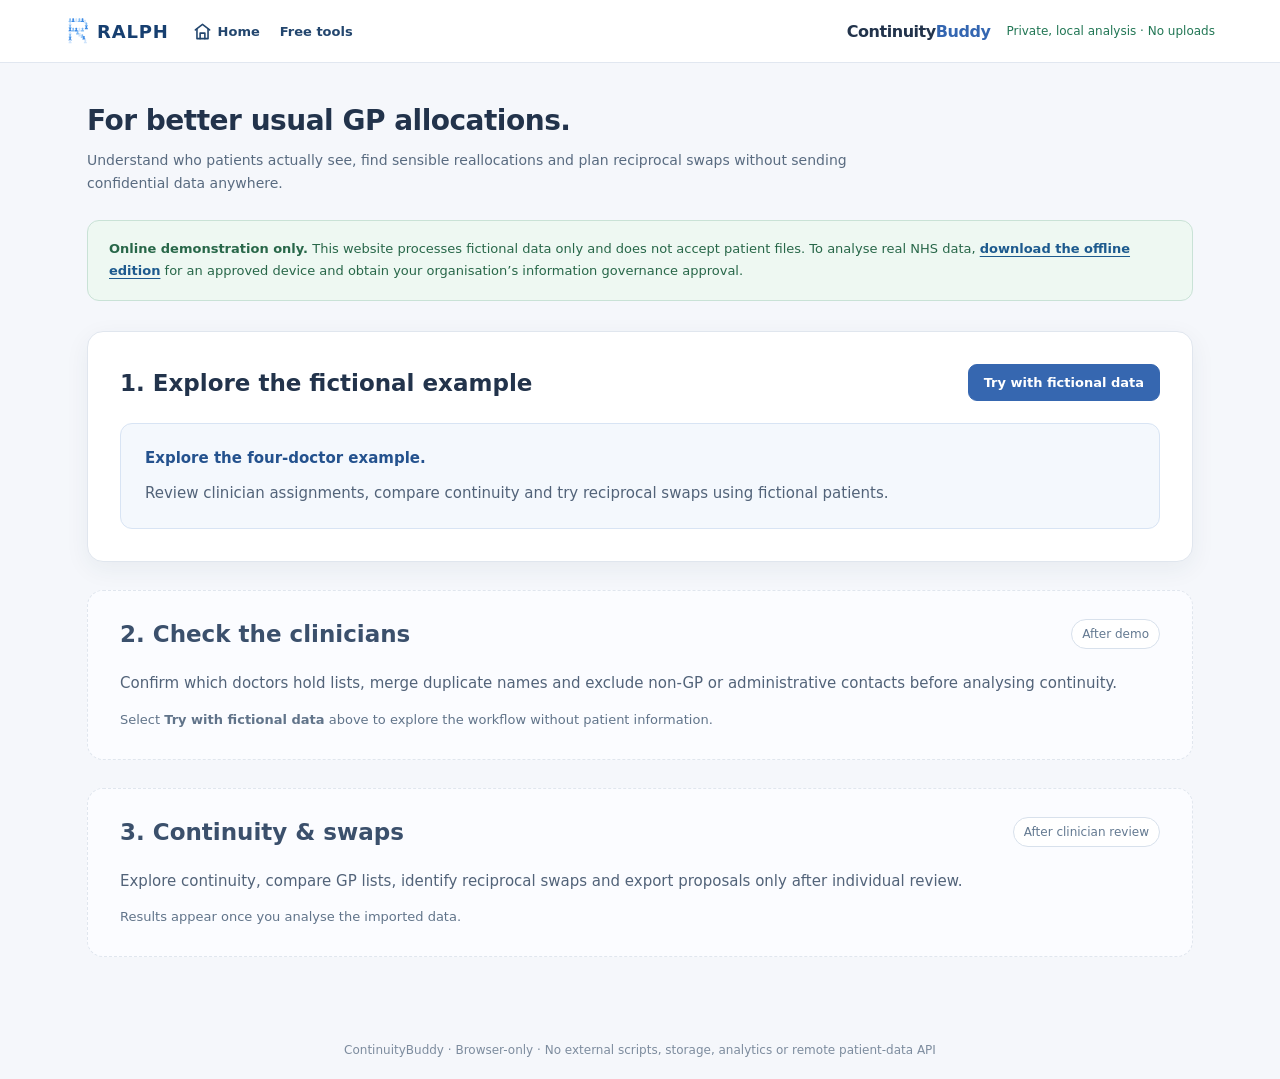
==== commit a79bb670: "Refresh demo-only hosted build with nonduplicative copy" ====
--- a/ContinuityBuddy-Hosted.html
+++ b/ContinuityBuddy-Hosted.html
@@ -150,7 +150,7 @@
 <main>
 <section class="hero"><h1>For better usual GP allocations.</h1><p>Understand who patients actually see, find sensible reallocations and plan reciprocal swaps without sending confidential data anywhere.</p></section>
 <aside class="privacy" aria-label="Privacy"><strong>Online demonstration only.</strong> This website processes fictional data only and does not accept patient files. To analyse real NHS data, <a href="./ContinuityBuddy-Offline.html" download="ContinuityBuddy-Offline.html">download the offline edition</a> for an approved device and obtain your organisation’s information governance approval.</aside>
-<section class="panel" id="importPanel"><div class="panelhead"><h2>1. Explore the fictional example</h2><button type="button" id="demo">Try with fictional data</button></div><div class="hosted-demo"><strong>Fictional data only.</strong><p>Patient CSV files cannot be opened or analysed on this website. Try the four-doctor example, or <a href="./ContinuityBuddy-Offline.html" download="ContinuityBuddy-Offline.html">download the offline edition</a> to analyse EMIS exports on an approved NHS device.</p></div><p id="message" class="status" role="status" aria-live="polite"></p></section>
+<section class="panel" id="importPanel"><div class="panelhead"><h2>1. Explore the fictional example</h2><button type="button" id="demo">Try with fictional data</button></div><div class="hosted-demo"><strong>Explore the four-doctor example.</strong><p>Review clinician assignments, compare continuity and try reciprocal swaps using fictional patients.</p></div><p id="message" class="status" role="status" aria-live="polite"></p></section>
 <section class="panel step-preview" id="clinicianOverview"><div class="panelhead"><h2>2. Check the clinicians</h2><span class="step-pending">After demo</span></div><p>Confirm which doctors hold lists, merge duplicate names and exclude non-GP or administrative contacts before analysing continuity.</p><p class="step-hint">Select <strong>Try with fictional data</strong> above to explore the workflow without patient information.</p></section>
 <section class="panel" id="clinicianPanel" hidden><div class="panelhead"><h2>2. Check the clinicians</h2><button id="backImport" class="outline">Back to import</button></div><p>Check which clinicians hold patient lists. For registrars and locums, choose “Sees patients, no list”. For admin and booking accounts, choose “Ignore”. Mark doctors who have left as “Left the practice”. Duty and triage contacts may distort continuity.</p><details id="mergeDuplicates" class="duplicate-merge"><summary>Merge duplicate clinicians</summary><p>Only use this when two names in the export belong to the same doctor, e.g. Dr Smith and Dr J Smith. The names will be counted as one clinician.</p><div class="row"><label>Duplicate name <select id="mergeFrom"></select></label><label>Same doctor as <select id="mergeInto"></select></label><button type="button" id="addMerge" class="outline">Merge names</button></div><div id="activeMerges" aria-live="polite"></div></details><div class="tablewrap"><table><thead><tr><th>Clinician</th><th>Consultations</th><th>Status</th></tr></thead><tbody id="clinicians"></tbody></table></div>
 <div class="row controls"><label>Minimum consultations <input id="minVisits" type="number" min="1" max="30" value="4"></label><label>High confidence (%) <input id="high" type="number" min="50" max="100" value="65"></label><label>Medium confidence (%) <input id="medium" type="number" min="30" max="99" value="50"></label></div><div class="review-confirmation"><label class="check-confirm" id="reviewConfirmationLabel"><input id="reviewConfirmed" type="checkbox"> <span>I have reviewed the clinicians, including non-list holders and those who have left.</span></label><button type="button" id="run" class="awaiting-confirmation" aria-disabled="true">Analyse continuity</button></div><div id="reviewConfirmationError" class="review-confirmation-error" role="status" aria-live="polite" hidden>Please confirm you have reviewed the clinicians.</div></section>
